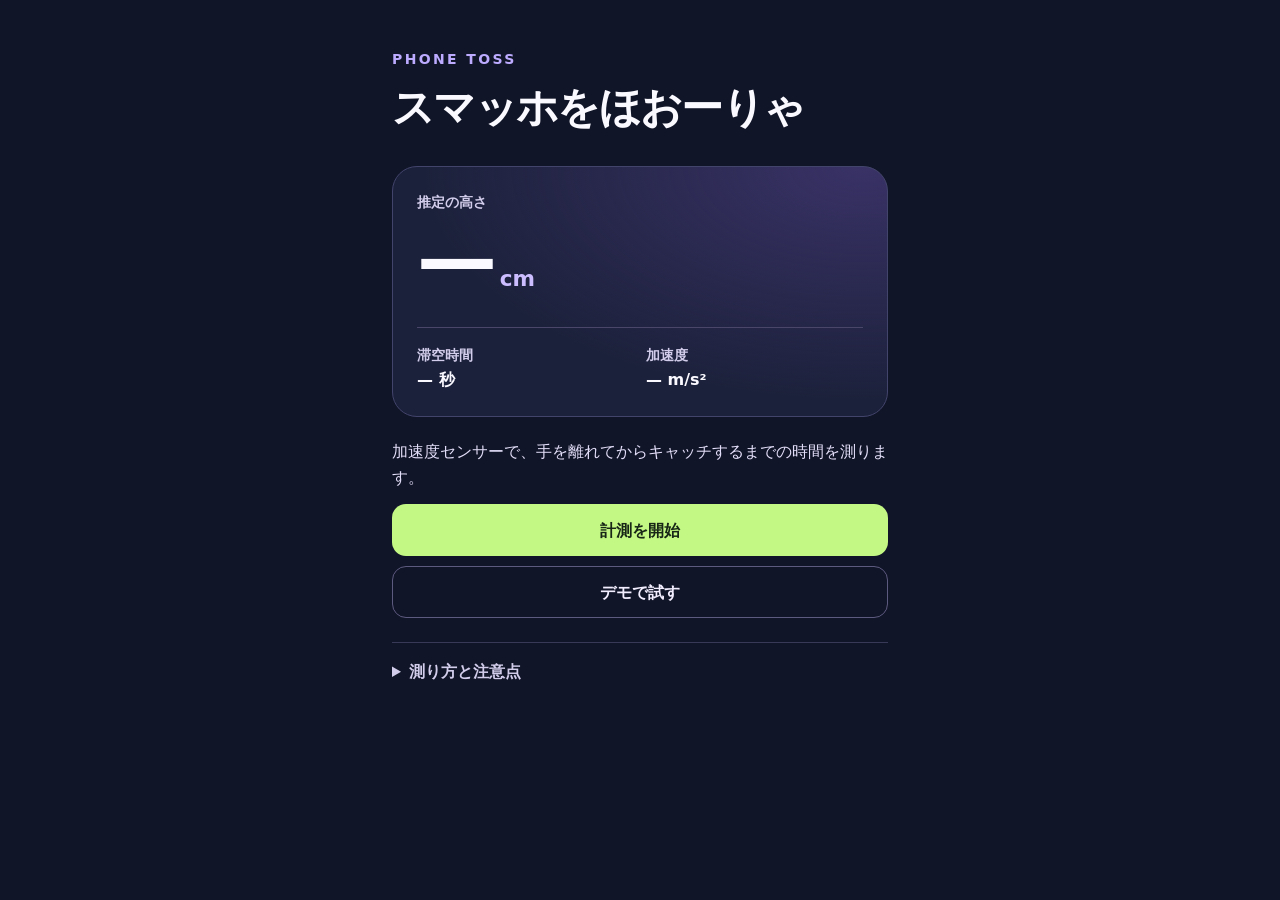
==== index.html @ a66e774c "Publish Phone Toss motion sensor app" ====
<!doctype html>
<html lang="ja">
<meta charset="utf-8">
<meta name="viewport" content="width=device-width, initial-scale=1">
<meta name="theme-color" content="#111528">
<title>スマッホをほおーりゃ | Phone Toss</title>
<style>
*{box-sizing:border-box}
body{margin:0;background:#111528;color:#faf9ff;font:1rem/1.6 system-ui,sans-serif}
main{max-width:540px;margin:auto;padding:clamp(24px,6vw,48px) 22px}
.brand{color:#bcabff;font-weight:750;letter-spacing:.17em;text-transform:uppercase;font-size:.875rem}
h1{font-size:clamp(1.65rem,7vw,2.6rem);margin:.12em 0 .5em;letter-spacing:-.04em}
.panel{position:relative;overflow:hidden;border:1px solid #43446b;border-radius:25px;background:radial-gradient(ellipse at 95% 0%,#393266 0,transparent 66%),#1c213b;padding:24px;margin-top:24px}
.label{color:#d2cdeb;font-size:.875rem;font-weight:650}
.score{font-size:clamp(3.6rem,15vw,5rem);font-weight:800;line-height:1.15;letter-spacing:-.06em;font-variant-numeric:tabular-nums}
.unit{color:#cbbdff;font-size:1.35rem;margin-left:.35em;letter-spacing:0}
.metrics{display:grid;grid-template-columns:1fr 1fr;gap:12px;margin-top:22px;padding-top:16px;border-top:1px solid #494669}
.metric{font-variant-numeric:tabular-nums;font-weight:700}
.status{margin:22px 0 14px;min-height:3.2em;color:#e2ddf8}
button{font:inherit;font-weight:750;min-height:52px;padding:10px 16px;border-radius:14px;cursor:pointer}
#start{width:100%;border:0;background:#c3f884;color:#172616}
#demo{width:100%;margin-top:10px;border:1px solid #5d5a80;background:transparent;color:#f2eeff}
button:disabled{opacity:.55;cursor:default}
button:focus-visible,summary:focus-visible{outline:2px solid #fff;outline-offset:4px}
details{border-top:1px solid #373956;padding-top:16px;margin-top:24px;color:#d2cdeb}
summary{cursor:pointer;font-weight:700}
small{font-size:.875rem;color:#d2cdeb}
</style>
<main>
<header><div class="brand" lang="en">Phone Toss</div><h1>スマッホをほおーりゃ</h1></header>
<section class="panel" aria-label="測定結果">
<div class="label" id="label">推定の高さ</div><div class="score"><span id="height">—</span><span class="unit">cm</span></div>
<div class="metrics"><div><div class="label">滞空時間</div><div class="metric" id="duration">— 秒</div></div>
<div><div class="label">加速度</div><div class="metric" id="accel">— m/s²</div></div></div>
</section>
<p class="status" id="status" role="status">加速度センサーで、手を離れてからキャッチするまでの時間を測ります。</p>
<button id="start">計測を開始</button>
<button id="demo">デモで試す</button>
<details><summary>測り方と注意点</summary>
<p>許可を求められたら、モーションセンサーを許可してください。計測待機中に端末を上に軽く放り、手を離した位置と同じ高さでキャッチします。</p>
<p>加速度がほぼゼロになった時刻からキャッチまでの時間を <var>t</var> として、最高点までの高さを 9.80665 × <var>t</var>² ÷ 8 で推定します。端末の回転やセンサーの更新間隔で誤差が出ます。床への衝突もキャッチと判定されることがあります。</p>
<small>端末の落下や破損を防ぐため、周りに人のいない柔らかい場所で低く試してください。</small>
</details>
</main>
<script type="module">
export const gravity = 9.80665;

function crossing(previous, current, threshold) {
  const fraction = (threshold - previous.value) / (current.value - previous.value);
  return previous.time + fraction * (current.time - previous.time);
}

export function createDetector() {
  const releaseThreshold = 2.5;
  const contactThreshold = 6;
  let previous;
  let release;
  let lowSamples = 0;
  let contact;
  let lastThrust = -Infinity;
  return function sample(time, value) {
    const current = { time, value };
    const prior = previous;
    previous = current;
    if (!prior || time - prior.time > 100) {
      release = contact = undefined;
      lowSamples = 0;
      lastThrust = -Infinity;
    }
    if (value >= 12) lastThrust = time;
    if (release === undefined) {
      if (prior && time - prior.time <= 100 && prior.value > releaseThreshold &&
          value <= releaseThreshold && time - lastThrust <= 450) {
        release = crossing(prior, current, releaseThreshold);
        lowSamples = 1;
      }
      return { phase: 'ready' };
    }
    if (value <= releaseThreshold) {
      lowSamples++;
      contact = undefined;
    }
    if (value >= contactThreshold && contact === undefined) {
      contact = prior.value < contactThreshold ? crossing(prior, current, contactThreshold) : time;
    }
    const elapsed = (contact ?? time) - release;
    if (elapsed > 2500 || (contact !== undefined && (elapsed < 90 || lowSamples < 2))) {
      release = contact = undefined;
      lowSamples = 0;
      return { phase: 'ready' };
    }
    if (contact !== undefined && value >= contactThreshold && (value >= 15 || time - contact >= 25)) {
      const seconds = elapsed / 1000;
      release = contact = undefined;
      lowSamples = 0;
      return { phase: 'result', seconds, centimeters: 100 * gravity * seconds ** 2 / 8 };
    }
    return { phase: lowSamples >= 2 && elapsed >= 45 ? 'flight' : 'ready' };
  };
}

const element = id => document.getElementById(id);
const start = element('start');
const demo = element('demo');
const status = element('status');
let mode = 'idle';
let detector;
let timer;
let hasSamples;
let lastPhase;

function stop(message) {
  window.removeEventListener('devicemotion', onMotion);
  clearTimeout(timer);
  mode = 'idle';
  start.disabled = demo.disabled = false;
  start.textContent = '計測を開始';
  status.textContent = message;
}

function prepare(nextMode) {
  mode = nextMode;
  detector = createDetector();
  lastPhase = '';
  element('height').textContent = '—';
  element('duration').textContent = '— 秒';
  element('accel').textContent = '— m/s²';
  element('label').textContent = nextMode === 'demo' ? '推定の高さ（デモ）' : '推定の高さ';
}

function feed(time, magnitude) {
  element('accel').textContent = magnitude.toFixed(1) + ' m/s²';
  const result = detector(time, magnitude);
  if (result.phase === 'result') {
    element('height').textContent = result.centimeters.toFixed(1);
    element('duration').textContent = result.seconds.toFixed(3) + ' 秒';
    stop(mode === 'demo' ? 'デモ完了。模擬データで高さを計算しました。' : 'キャッチを検知しました。');
    start.textContent = 'もう一度計測';
  } else if (result.phase !== lastPhase) {
    lastPhase = result.phase;
    status.textContent = result.phase === 'flight' ? '滞空中…' :
      mode === 'demo' ? '模擬データで計測中…' : '計測待機中。端末を手に持ち、軽く放り上げてください。';
  }
}

function onMotion(event) {
  const vector = event.accelerationIncludingGravity;
  if (!vector || ![vector.x, vector.y, vector.z].every(Number.isFinite)) return;
  if (!hasSamples) {
    hasSamples = true;
    clearTimeout(timer);
    timer = setTimeout(() => stop('計測時間が終了しました。再度お試しください。'), 30000);
  }
  feed(event.timeStamp, Math.hypot(vector.x, vector.y, vector.z));
}

start.addEventListener('click', async () => {
  if (mode === 'sensor') {
    stop('計測を停止しました。');
    return;
  }
  if (!window.isSecureContext || !window.DeviceMotionEvent) {
    stop('センサーに対応したスマホのブラウザで HTTPS のページを開いてください。デモも試せます。');
    return;
  }
  start.disabled = demo.disabled = true;
  try {
    if (typeof DeviceMotionEvent.requestPermission === 'function' &&
        await DeviceMotionEvent.requestPermission() !== 'granted') {
      stop('モーションセンサーが許可されていません。ブラウザの設定をご確認ください。');
      return;
    }
  } catch {
    stop('モーションセンサーの許可を取得できませんでした。');
    return;
  }
  prepare('sensor');
  hasSamples = false;
  start.disabled = false;
  start.textContent = '計測を停止';
  status.textContent = 'センサーを確認中…';
  window.addEventListener('devicemotion', onMotion);
  timer = setTimeout(() => stop(
    'センサーのデータを受信できませんでした。スマホのブラウザ設定をご確認ください。'
  ), 4000);
});

demo.addEventListener('click', () => {
  prepare('demo');
  start.disabled = demo.disabled = true;
  const data = [9.8, 10, 13, 17, ...Array.from({ length: 24 }, () => 0.4), 21];
  let index = 0;
  function tick() {
    feed(index * 20, data[index]);
    index++;
    if (mode === 'demo' && index < data.length) timer = setTimeout(tick, 20);
    else if (mode === 'demo') stop('デモの計測を終了しました。');
  }
  tick();
});

document.addEventListener('visibilitychange', () => {
  if (document.hidden && mode === 'sensor') stop('画面を離れたため、計測を停止しました。');
});
</script>
</html>
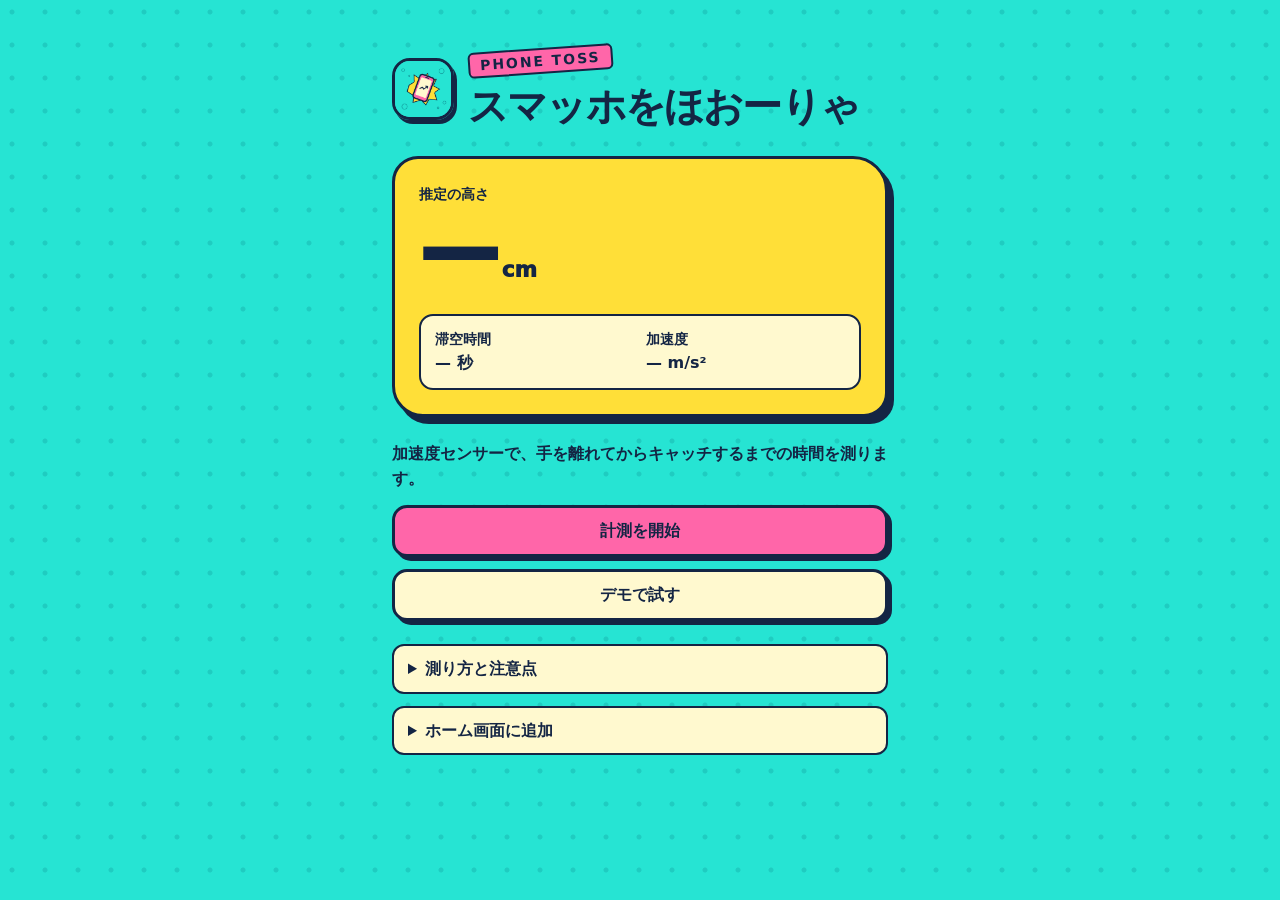
==== commit 7e6e7391: "Add home screen icons and bright cartoon theme" ====
--- a/index.html
+++ b/index.html
@@ -2,32 +2,40 @@
 <html lang="ja">
 <meta charset="utf-8">
 <meta name="viewport" content="width=device-width, initial-scale=1">
-<meta name="theme-color" content="#111528">
+<meta name="theme-color" content="#26e4d3">
+<link rel="manifest" href="./manifest.webmanifest">
+<link rel="apple-touch-icon" href="./icon-180.png">
+<link rel="icon" type="image/png" href="./icon-192.png">
 <title>スマッホをほおーりゃ | Phone Toss</title>
 <style>
 *{box-sizing:border-box}
-body{margin:0;background:#111528;color:#faf9ff;font:1rem/1.6 system-ui,sans-serif}
-main{max-width:540px;margin:auto;padding:clamp(24px,6vw,48px) 22px}
-.brand{color:#bcabff;font-weight:750;letter-spacing:.17em;text-transform:uppercase;font-size:.875rem}
-h1{font-size:clamp(1.65rem,7vw,2.6rem);margin:.12em 0 .5em;letter-spacing:-.04em}
-.panel{position:relative;overflow:hidden;border:1px solid #43446b;border-radius:25px;background:radial-gradient(ellipse at 95% 0%,#393266 0,transparent 66%),#1c213b;padding:24px;margin-top:24px}
-.label{color:#d2cdeb;font-size:.875rem;font-weight:650}
-.score{font-size:clamp(3.6rem,15vw,5rem);font-weight:800;line-height:1.15;letter-spacing:-.06em;font-variant-numeric:tabular-nums}
-.unit{color:#cbbdff;font-size:1.35rem;margin-left:.35em;letter-spacing:0}
-.metrics{display:grid;grid-template-columns:1fr 1fr;gap:12px;margin-top:22px;padding-top:16px;border-top:1px solid #494669}
-.metric{font-variant-numeric:tabular-nums;font-weight:700}
-.status{margin:22px 0 14px;min-height:3.2em;color:#e2ddf8}
-button{font:inherit;font-weight:750;min-height:52px;padding:10px 16px;border-radius:14px;cursor:pointer}
-#start{width:100%;border:0;background:#c3f884;color:#172616}
-#demo{width:100%;margin-top:10px;border:1px solid #5d5a80;background:transparent;color:#f2eeff}
-button:disabled{opacity:.55;cursor:default}
-button:focus-visible,summary:focus-visible{outline:2px solid #fff;outline-offset:4px}
-details{border-top:1px solid #373956;padding-top:16px;margin-top:24px;color:#d2cdeb}
-summary{cursor:pointer;font-weight:700}
-small{font-size:.875rem;color:#d2cdeb}
+:root{--ink:#142544;--paper:#fff9cf;--yellow:#ffdf38;--pink:#ff66a9}
+body{margin:0;color:var(--ink);background:#26e4d3 radial-gradient(circle at 12px 12px,#129c9b55 2px,transparent 3px) 0 0/33px 33px;font:1rem/1.6 system-ui,sans-serif}
+main{max-width:540px;margin:auto;padding:clamp(24px,6vw,48px) 22px 34px}
+header{display:flex;align-items:center;gap:14px}
+header img{width:62px;height:62px;border:3px solid var(--ink);border-radius:18px;box-shadow:3px 4px var(--ink)}
+.brand{display:inline-block;background:var(--pink);border:2px solid var(--ink);padding:0 10px;border-radius:6px;font-size:.875rem;letter-spacing:.14em;text-transform:uppercase;font-weight:900;transform:rotate(-4deg)}
+h1{font-size:clamp(1.25rem,5.7vw,2.5rem);margin:.2em 0 0;letter-spacing:-.045em;line-height:1.2;font-weight:950}
+.panel{border:3px solid var(--ink);border-radius:26px 35px 24px 31px;background:var(--yellow);padding:24px;margin-top:26px;box-shadow:6px 7px var(--ink)}
+.label{font-size:.875rem;font-weight:800}
+.score{font-size:clamp(3.6rem,15vw,5rem);font-weight:950;line-height:1.1;letter-spacing:-.06em;font-variant-numeric:tabular-nums}
+.unit{font-size:1.35rem;margin-left:.35em;letter-spacing:0}
+.metrics{display:grid;grid-template-columns:1fr 1fr;gap:12px;margin-top:20px;padding:12px 14px;border:2px solid var(--ink);border-radius:14px;background:var(--paper)}
+.metric{font-variant-numeric:tabular-nums;font-weight:800}
+.status{margin:24px 0 13px;min-height:3.2em;font-weight:650}
+button{width:100%;font:inherit;font-weight:900;min-height:52px;padding:10px 16px;border:3px solid var(--ink);border-radius:15px;cursor:pointer;color:var(--ink);box-shadow:4px 4px var(--ink)}
+button:active:enabled{transform:translate(3px,3px);box-shadow:1px 1px var(--ink)}
+#start{background:var(--pink)}
+#demo{margin-top:12px;background:var(--paper)}
+button:disabled{opacity:.6;cursor:default}
+button:focus-visible,summary:focus-visible{outline:3px solid var(--ink);outline-offset:5px}
+details{border:2px solid var(--ink);border-radius:12px;background:var(--paper);padding:10px 14px;margin-top:12px}
+details:first-of-type{margin-top:23px}
+summary{cursor:pointer;font-weight:800}
+small{font-size:.875rem}
 </style>
 <main>
-<header><div class="brand" lang="en">Phone Toss</div><h1>スマッホをほおーりゃ</h1></header>
+<header><img src="./icon-192.png" width="62" height="62" alt=""><div><div class="brand" lang="en">Phone Toss</div><h1>スマッホをほおーりゃ</h1></div></header>
 <section class="panel" aria-label="測定結果">
 <div class="label" id="label">推定の高さ</div><div class="score"><span id="height">—</span><span class="unit">cm</span></div>
 <div class="metrics"><div><div class="label">滞空時間</div><div class="metric" id="duration">— 秒</div></div>
@@ -40,6 +48,10 @@
 <p>許可を求められたら、モーションセンサーを許可してください。計測待機中に端末を上に軽く放り、手を離した位置と同じ高さでキャッチします。</p>
 <p>加速度がほぼゼロになった時刻からキャッチまでの時間を <var>t</var> として、最高点までの高さを 9.80665 × <var>t</var>² ÷ 8 で推定します。端末の回転やセンサーの更新間隔で誤差が出ます。床への衝突もキャッチと判定されることがあります。</p>
 <small>端末の落下や破損を防ぐため、周りに人のいない柔らかい場所で低く試してください。</small>
+</details>
+<details><summary>ホーム画面に追加</summary>
+<p><strong>iPhone（Safari）</strong>　共有メニューから「ホーム画面に追加」を選びます。「Webアプリとして開く」が表示されたらオンにして「追加」を押します。</p>
+<p><strong>Android（Chrome）</strong>　右上のメニューから「ホーム画面に追加」または「アプリをインストール」を選びます。</p>
 </details>
 </main>
 <script type="module">
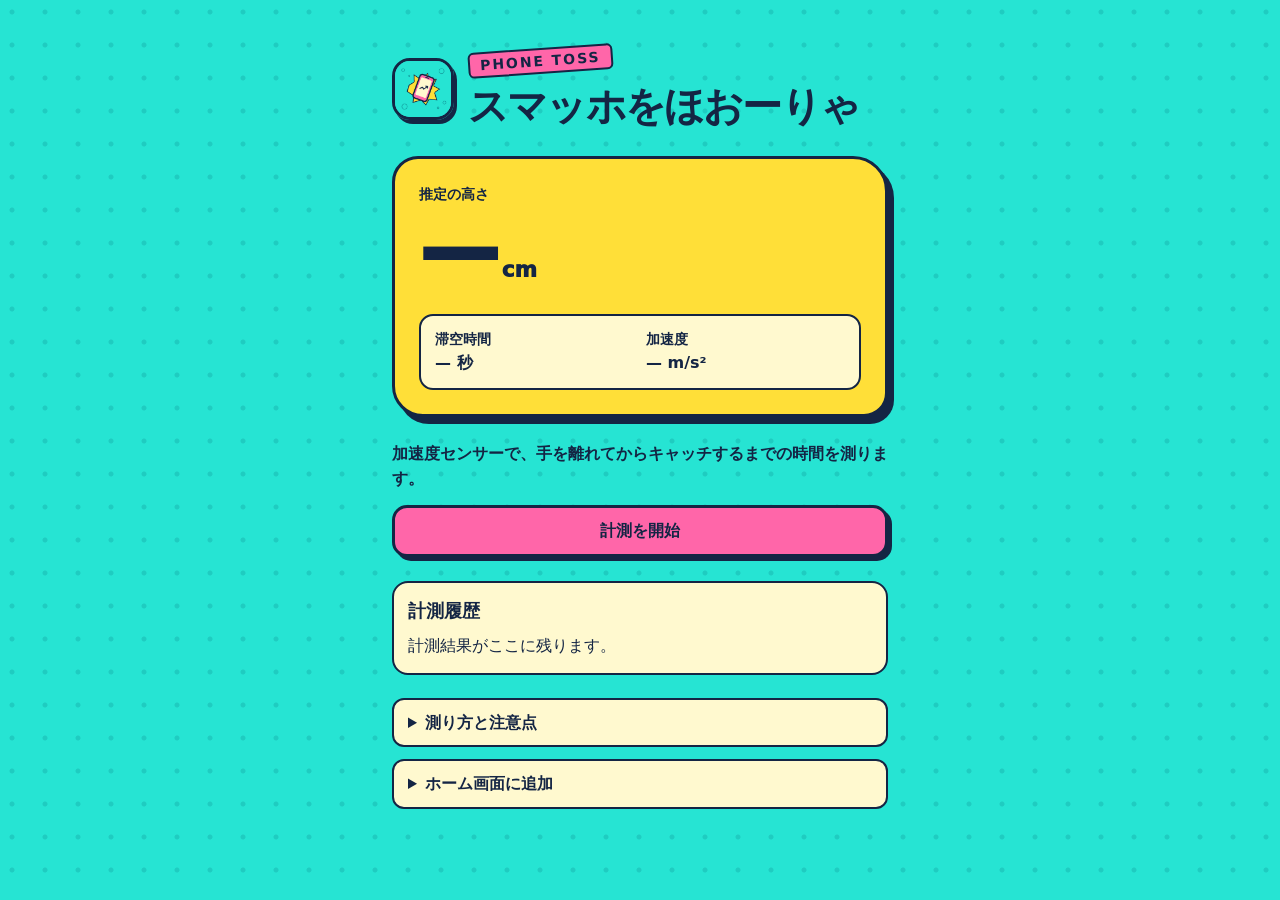
==== commit b0ad0bd7: "Save toss measurements and support masked home screen icons" ====
--- a/index.html
+++ b/index.html
@@ -3,8 +3,8 @@
 <meta charset="utf-8">
 <meta name="viewport" content="width=device-width, initial-scale=1">
 <meta name="theme-color" content="#26e4d3">
-<link rel="manifest" href="./manifest.webmanifest">
-<link rel="apple-touch-icon" href="./icon-180.png">
+<link rel="manifest" href="./manifest.webmanifest?v=2">
+<link rel="apple-touch-icon" href="./icon-180.png?v=2">
 <link rel="icon" type="image/png" href="./icon-192.png">
 <title>スマッホをほおーりゃ | Phone Toss</title>
 <style>
@@ -26,7 +26,12 @@
 button{width:100%;font:inherit;font-weight:900;min-height:52px;padding:10px 16px;border:3px solid var(--ink);border-radius:15px;cursor:pointer;color:var(--ink);box-shadow:4px 4px var(--ink)}
 button:active:enabled{transform:translate(3px,3px);box-shadow:1px 1px var(--ink)}
 #start{background:var(--pink)}
-#demo{margin-top:12px;background:var(--paper)}
+#records{margin-top:24px;border:2px solid var(--ink);border-radius:16px;background:var(--paper);padding:14px}
+#records h2{font-size:1.1rem;margin:0 0 8px}
+#records p{margin:0}
+#history{list-style:none;padding:0;margin:0;max-height:18rem;overflow:auto}
+#history li{display:flex;justify-content:space-between;align-items:baseline;gap:8px;flex-wrap:wrap;padding:8px 0;border-top:1px solid var(--ink)}
+#history time{font-size:.875rem}
 button:disabled{opacity:.6;cursor:default}
 button:focus-visible,summary:focus-visible{outline:3px solid var(--ink);outline-offset:5px}
 details{border:2px solid var(--ink);border-radius:12px;background:var(--paper);padding:10px 14px;margin-top:12px}
@@ -43,7 +48,11 @@
 </section>
 <p class="status" id="status" role="status">加速度センサーで、手を離れてからキャッチするまでの時間を測ります。</p>
 <button id="start">計測を開始</button>
-<button id="demo">デモで試す</button>
+<section id="records" aria-labelledby="records-title">
+<h2 id="records-title">計測履歴</h2>
+<p id="history-empty">計測結果がここに残ります。</p>
+<ul id="history" aria-label="保存した計測結果"></ul>
+</section>
 <details><summary>測り方と注意点</summary>
 <p>許可を求められたら、モーションセンサーを許可してください。計測待機中に端末を上に軽く放り、手を離した位置と同じ高さでキャッチします。</p>
 <p>加速度がほぼゼロになった時刻からキャッチまでの時間を <var>t</var> として、最高点までの高さを 9.80665 × <var>t</var>² ÷ 8 で推定します。端末の回転やセンサーの更新間隔で誤差が出ます。床への衝突もキャッチと判定されることがあります。</p>
@@ -113,31 +122,81 @@
 
 const element = id => document.getElementById(id);
 const start = element('start');
-const demo = element('demo');
 const status = element('status');
 let mode = 'idle';
 let detector;
 let timer;
 let hasSamples;
 let lastPhase;
+const historyKey = 'phone-toss-history';
+const dateFormat = new Intl.DateTimeFormat('ja-JP', { dateStyle: 'short', timeStyle: 'short' });
+
+function readHistory() {
+  try {
+    const saved = JSON.parse(localStorage.getItem(historyKey) ?? '[]');
+    return Array.isArray(saved) ? saved.filter(record =>
+      record && Number.isFinite(record.centimeters) && Number.isFinite(record.seconds) &&
+      typeof record.date === 'string' && Number.isFinite(Date.parse(record.date))
+    ) : [];
+  } catch {
+    return [];
+  }
+}
+
+let records = readHistory();
+
+function renderHistory() {
+  element('history-empty').hidden = records.length > 0;
+  const list = element('history');
+  list.replaceChildren();
+  for (const record of records) {
+    const row = document.createElement('li');
+    const measurement = document.createElement('strong');
+    const date = document.createElement('time');
+    measurement.textContent = record.centimeters.toFixed(1) + ' cm / ' + record.seconds.toFixed(3) + ' 秒';
+    date.dateTime = record.date;
+    date.textContent = dateFormat.format(new Date(record.date));
+    row.append(measurement, date);
+    list.append(row);
+  }
+}
+
+function saveResult({ centimeters, seconds }) {
+  const updated = [{ centimeters, seconds, date: new Date().toISOString() }, ...readHistory()];
+  try {
+    localStorage.setItem(historyKey, JSON.stringify(updated));
+  } catch {
+    return false;
+  }
+  records = updated;
+  renderHistory();
+  return true;
+}
+
+renderHistory();
+window.addEventListener('storage', event => {
+  if (event.key === historyKey || event.key === null) {
+    records = readHistory();
+    renderHistory();
+  }
+});
 
 function stop(message) {
   window.removeEventListener('devicemotion', onMotion);
   clearTimeout(timer);
   mode = 'idle';
-  start.disabled = demo.disabled = false;
+  start.disabled = false;
   start.textContent = '計測を開始';
   status.textContent = message;
 }
 
-function prepare(nextMode) {
-  mode = nextMode;
+function prepare() {
+  mode = 'sensor';
   detector = createDetector();
   lastPhase = '';
   element('height').textContent = '—';
   element('duration').textContent = '— 秒';
   element('accel').textContent = '— m/s²';
-  element('label').textContent = nextMode === 'demo' ? '推定の高さ（デモ）' : '推定の高さ';
 }
 
 function feed(time, magnitude) {
@@ -146,12 +205,12 @@
   if (result.phase === 'result') {
     element('height').textContent = result.centimeters.toFixed(1);
     element('duration').textContent = result.seconds.toFixed(3) + ' 秒';
-    stop(mode === 'demo' ? 'デモ完了。模擬データで高さを計算しました。' : 'キャッチを検知しました。');
+    stop(saveResult(result) ? '計測結果を保存しました。' : 'キャッチを検知しました。履歴を保存できませんでした。');
     start.textContent = 'もう一度計測';
   } else if (result.phase !== lastPhase) {
     lastPhase = result.phase;
     status.textContent = result.phase === 'flight' ? '滞空中…' :
-      mode === 'demo' ? '模擬データで計測中…' : '計測待機中。端末を手に持ち、軽く放り上げてください。';
+      '計測待機中。端末を手に持ち、軽く放り上げてください。';
   }
 }
 
@@ -172,10 +231,10 @@
     return;
   }
   if (!window.isSecureContext || !window.DeviceMotionEvent) {
-    stop('センサーに対応したスマホのブラウザで HTTPS のページを開いてください。デモも試せます。');
+    stop('センサーに対応したスマホのブラウザで HTTPS のページを開いてください。');
     return;
   }
-  start.disabled = demo.disabled = true;
+  start.disabled = true;
   try {
     if (typeof DeviceMotionEvent.requestPermission === 'function' &&
         await DeviceMotionEvent.requestPermission() !== 'granted') {
@@ -186,7 +245,7 @@
     stop('モーションセンサーの許可を取得できませんでした。');
     return;
   }
-  prepare('sensor');
+  prepare();
   hasSamples = false;
   start.disabled = false;
   start.textContent = '計測を停止';
@@ -197,20 +256,6 @@
   ), 4000);
 });
 
-demo.addEventListener('click', () => {
-  prepare('demo');
-  start.disabled = demo.disabled = true;
-  const data = [9.8, 10, 13, 17, ...Array.from({ length: 24 }, () => 0.4), 21];
-  let index = 0;
-  function tick() {
-    feed(index * 20, data[index]);
-    index++;
-    if (mode === 'demo' && index < data.length) timer = setTimeout(tick, 20);
-    else if (mode === 'demo') stop('デモの計測を終了しました。');
-  }
-  tick();
-});
-
 document.addEventListener('visibilitychange', () => {
   if (document.hidden && mode === 'sensor') stop('画面を離れたため、計測を停止しました。');
 });
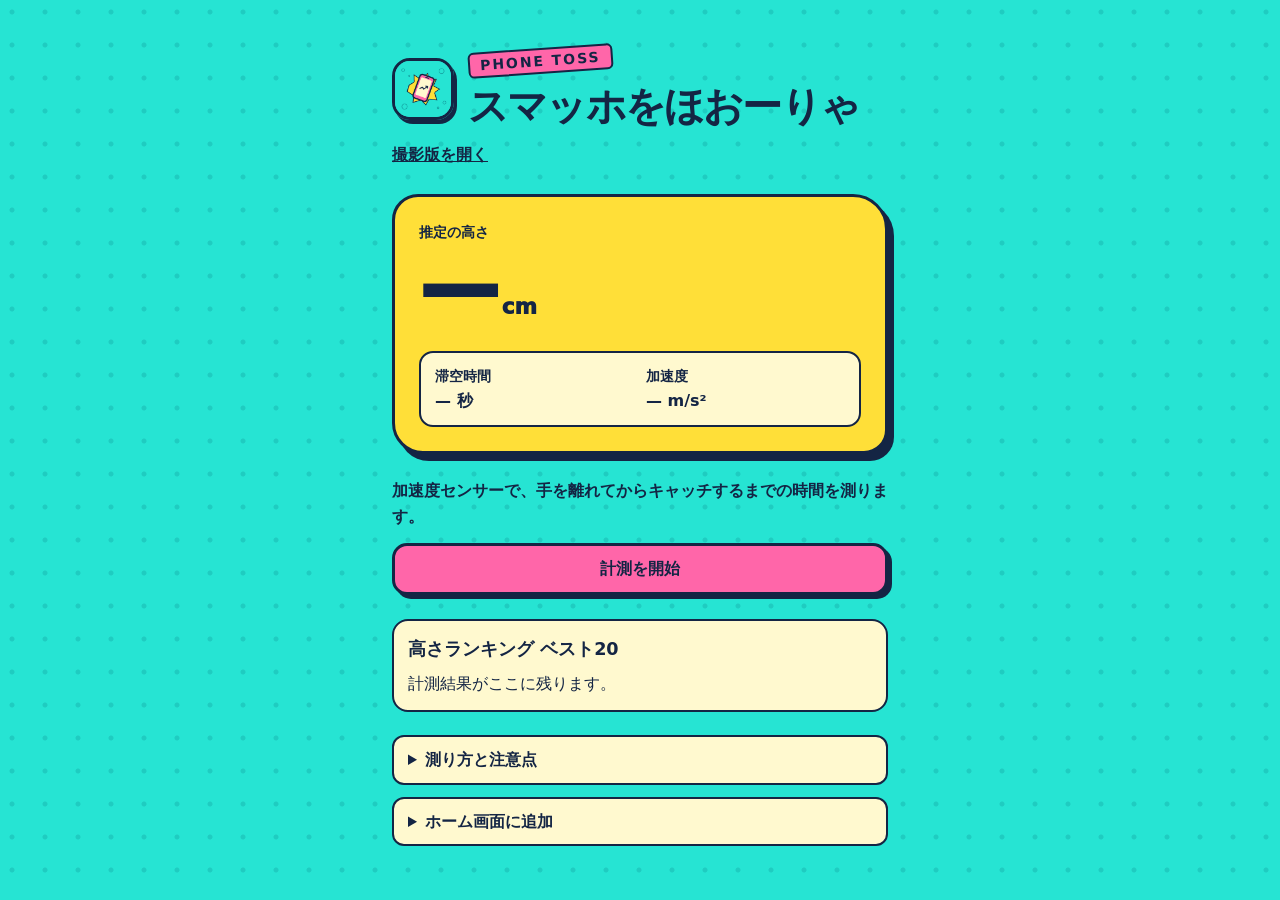
==== commit 1c97ed09: "Add top twenty rankings and a camera edition" ====
--- a/index.html
+++ b/index.html
@@ -7,40 +7,11 @@
 <link rel="apple-touch-icon" href="./icon-180.png?v=2">
 <link rel="icon" type="image/png" href="./icon-192.png">
 <title>スマッホをほおーりゃ | Phone Toss</title>
-<style>
-*{box-sizing:border-box}
-:root{--ink:#142544;--paper:#fff9cf;--yellow:#ffdf38;--pink:#ff66a9}
-body{margin:0;color:var(--ink);background:#26e4d3 radial-gradient(circle at 12px 12px,#129c9b55 2px,transparent 3px) 0 0/33px 33px;font:1rem/1.6 system-ui,sans-serif}
-main{max-width:540px;margin:auto;padding:clamp(24px,6vw,48px) 22px 34px}
-header{display:flex;align-items:center;gap:14px}
-header img{width:62px;height:62px;border:3px solid var(--ink);border-radius:18px;box-shadow:3px 4px var(--ink)}
-.brand{display:inline-block;background:var(--pink);border:2px solid var(--ink);padding:0 10px;border-radius:6px;font-size:.875rem;letter-spacing:.14em;text-transform:uppercase;font-weight:900;transform:rotate(-4deg)}
-h1{font-size:clamp(1.25rem,5.7vw,2.5rem);margin:.2em 0 0;letter-spacing:-.045em;line-height:1.2;font-weight:950}
-.panel{border:3px solid var(--ink);border-radius:26px 35px 24px 31px;background:var(--yellow);padding:24px;margin-top:26px;box-shadow:6px 7px var(--ink)}
-.label{font-size:.875rem;font-weight:800}
-.score{font-size:clamp(3.6rem,15vw,5rem);font-weight:950;line-height:1.1;letter-spacing:-.06em;font-variant-numeric:tabular-nums}
-.unit{font-size:1.35rem;margin-left:.35em;letter-spacing:0}
-.metrics{display:grid;grid-template-columns:1fr 1fr;gap:12px;margin-top:20px;padding:12px 14px;border:2px solid var(--ink);border-radius:14px;background:var(--paper)}
-.metric{font-variant-numeric:tabular-nums;font-weight:800}
-.status{margin:24px 0 13px;min-height:3.2em;font-weight:650}
-button{width:100%;font:inherit;font-weight:900;min-height:52px;padding:10px 16px;border:3px solid var(--ink);border-radius:15px;cursor:pointer;color:var(--ink);box-shadow:4px 4px var(--ink)}
-button:active:enabled{transform:translate(3px,3px);box-shadow:1px 1px var(--ink)}
-#start{background:var(--pink)}
-#records{margin-top:24px;border:2px solid var(--ink);border-radius:16px;background:var(--paper);padding:14px}
-#records h2{font-size:1.1rem;margin:0 0 8px}
-#records p{margin:0}
-#history{list-style:none;padding:0;margin:0;max-height:18rem;overflow:auto}
-#history li{display:flex;justify-content:space-between;align-items:baseline;gap:8px;flex-wrap:wrap;padding:8px 0;border-top:1px solid var(--ink)}
-#history time{font-size:.875rem}
-button:disabled{opacity:.6;cursor:default}
-button:focus-visible,summary:focus-visible{outline:3px solid var(--ink);outline-offset:5px}
-details{border:2px solid var(--ink);border-radius:12px;background:var(--paper);padding:10px 14px;margin-top:12px}
-details:first-of-type{margin-top:23px}
-summary{cursor:pointer;font-weight:800}
-small{font-size:.875rem}
-</style>
+<link rel="stylesheet" href="./style.css">
+
 <main>
 <header><img src="./icon-192.png" width="62" height="62" alt=""><div><div class="brand" lang="en">Phone Toss</div><h1>スマッホをほおーりゃ</h1></div></header>
+<a class="version" href="./camera.html">撮影版を開く</a>
 <section class="panel" aria-label="測定結果">
 <div class="label" id="label">推定の高さ</div><div class="score"><span id="height">—</span><span class="unit">cm</span></div>
 <div class="metrics"><div><div class="label">滞空時間</div><div class="metric" id="duration">— 秒</div></div>
@@ -49,9 +20,9 @@
 <p class="status" id="status" role="status">加速度センサーで、手を離れてからキャッチするまでの時間を測ります。</p>
 <button id="start">計測を開始</button>
 <section id="records" aria-labelledby="records-title">
-<h2 id="records-title">計測履歴</h2>
+<h2 id="records-title">高さランキング ベスト20</h2>
 <p id="history-empty">計測結果がここに残ります。</p>
-<ul id="history" aria-label="保存した計測結果"></ul>
+<ol id="history" aria-label="高さ順の計測結果"></ol>
 </section>
 <details><summary>測り方と注意点</summary>
 <p>許可を求められたら、モーションセンサーを許可してください。計測待機中に端末を上に軽く放り、手を離した位置と同じ高さでキャッチします。</p>
@@ -63,201 +34,5 @@
 <p><strong>Android（Chrome）</strong>　右上のメニューから「ホーム画面に追加」または「アプリをインストール」を選びます。</p>
 </details>
 </main>
-<script type="module">
-export const gravity = 9.80665;
-
-function crossing(previous, current, threshold) {
-  const fraction = (threshold - previous.value) / (current.value - previous.value);
-  return previous.time + fraction * (current.time - previous.time);
-}
-
-export function createDetector() {
-  const releaseThreshold = 2.5;
-  const contactThreshold = 6;
-  let previous;
-  let release;
-  let lowSamples = 0;
-  let contact;
-  let lastThrust = -Infinity;
-  return function sample(time, value) {
-    const current = { time, value };
-    const prior = previous;
-    previous = current;
-    if (!prior || time - prior.time > 100) {
-      release = contact = undefined;
-      lowSamples = 0;
-      lastThrust = -Infinity;
-    }
-    if (value >= 12) lastThrust = time;
-    if (release === undefined) {
-      if (prior && time - prior.time <= 100 && prior.value > releaseThreshold &&
-          value <= releaseThreshold && time - lastThrust <= 450) {
-        release = crossing(prior, current, releaseThreshold);
-        lowSamples = 1;
-      }
-      return { phase: 'ready' };
-    }
-    if (value <= releaseThreshold) {
-      lowSamples++;
-      contact = undefined;
-    }
-    if (value >= contactThreshold && contact === undefined) {
-      contact = prior.value < contactThreshold ? crossing(prior, current, contactThreshold) : time;
-    }
-    const elapsed = (contact ?? time) - release;
-    if (elapsed > 2500 || (contact !== undefined && (elapsed < 90 || lowSamples < 2))) {
-      release = contact = undefined;
-      lowSamples = 0;
-      return { phase: 'ready' };
-    }
-    if (contact !== undefined && value >= contactThreshold && (value >= 15 || time - contact >= 25)) {
-      const seconds = elapsed / 1000;
-      release = contact = undefined;
-      lowSamples = 0;
-      return { phase: 'result', seconds, centimeters: 100 * gravity * seconds ** 2 / 8 };
-    }
-    return { phase: lowSamples >= 2 && elapsed >= 45 ? 'flight' : 'ready' };
-  };
-}
-
-const element = id => document.getElementById(id);
-const start = element('start');
-const status = element('status');
-let mode = 'idle';
-let detector;
-let timer;
-let hasSamples;
-let lastPhase;
-const historyKey = 'phone-toss-history';
-const dateFormat = new Intl.DateTimeFormat('ja-JP', { dateStyle: 'short', timeStyle: 'short' });
-
-function readHistory() {
-  try {
-    const saved = JSON.parse(localStorage.getItem(historyKey) ?? '[]');
-    return Array.isArray(saved) ? saved.filter(record =>
-      record && Number.isFinite(record.centimeters) && Number.isFinite(record.seconds) &&
-      typeof record.date === 'string' && Number.isFinite(Date.parse(record.date))
-    ) : [];
-  } catch {
-    return [];
-  }
-}
-
-let records = readHistory();
-
-function renderHistory() {
-  element('history-empty').hidden = records.length > 0;
-  const list = element('history');
-  list.replaceChildren();
-  for (const record of records) {
-    const row = document.createElement('li');
-    const measurement = document.createElement('strong');
-    const date = document.createElement('time');
-    measurement.textContent = record.centimeters.toFixed(1) + ' cm / ' + record.seconds.toFixed(3) + ' 秒';
-    date.dateTime = record.date;
-    date.textContent = dateFormat.format(new Date(record.date));
-    row.append(measurement, date);
-    list.append(row);
-  }
-}
-
-function saveResult({ centimeters, seconds }) {
-  const updated = [{ centimeters, seconds, date: new Date().toISOString() }, ...readHistory()];
-  try {
-    localStorage.setItem(historyKey, JSON.stringify(updated));
-  } catch {
-    return false;
-  }
-  records = updated;
-  renderHistory();
-  return true;
-}
-
-renderHistory();
-window.addEventListener('storage', event => {
-  if (event.key === historyKey || event.key === null) {
-    records = readHistory();
-    renderHistory();
-  }
-});
-
-function stop(message) {
-  window.removeEventListener('devicemotion', onMotion);
-  clearTimeout(timer);
-  mode = 'idle';
-  start.disabled = false;
-  start.textContent = '計測を開始';
-  status.textContent = message;
-}
-
-function prepare() {
-  mode = 'sensor';
-  detector = createDetector();
-  lastPhase = '';
-  element('height').textContent = '—';
-  element('duration').textContent = '— 秒';
-  element('accel').textContent = '— m/s²';
-}
-
-function feed(time, magnitude) {
-  element('accel').textContent = magnitude.toFixed(1) + ' m/s²';
-  const result = detector(time, magnitude);
-  if (result.phase === 'result') {
-    element('height').textContent = result.centimeters.toFixed(1);
-    element('duration').textContent = result.seconds.toFixed(3) + ' 秒';
-    stop(saveResult(result) ? '計測結果を保存しました。' : 'キャッチを検知しました。履歴を保存できませんでした。');
-    start.textContent = 'もう一度計測';
-  } else if (result.phase !== lastPhase) {
-    lastPhase = result.phase;
-    status.textContent = result.phase === 'flight' ? '滞空中…' :
-      '計測待機中。端末を手に持ち、軽く放り上げてください。';
-  }
-}
-
-function onMotion(event) {
-  const vector = event.accelerationIncludingGravity;
-  if (!vector || ![vector.x, vector.y, vector.z].every(Number.isFinite)) return;
-  if (!hasSamples) {
-    hasSamples = true;
-    clearTimeout(timer);
-    timer = setTimeout(() => stop('計測時間が終了しました。再度お試しください。'), 30000);
-  }
-  feed(event.timeStamp, Math.hypot(vector.x, vector.y, vector.z));
-}
-
-start.addEventListener('click', async () => {
-  if (mode === 'sensor') {
-    stop('計測を停止しました。');
-    return;
-  }
-  if (!window.isSecureContext || !window.DeviceMotionEvent) {
-    stop('センサーに対応したスマホのブラウザで HTTPS のページを開いてください。');
-    return;
-  }
-  start.disabled = true;
-  try {
-    if (typeof DeviceMotionEvent.requestPermission === 'function' &&
-        await DeviceMotionEvent.requestPermission() !== 'granted') {
-      stop('モーションセンサーが許可されていません。ブラウザの設定をご確認ください。');
-      return;
-    }
-  } catch {
-    stop('モーションセンサーの許可を取得できませんでした。');
-    return;
-  }
-  prepare();
-  hasSamples = false;
-  start.disabled = false;
-  start.textContent = '計測を停止';
-  status.textContent = 'センサーを確認中…';
-  window.addEventListener('devicemotion', onMotion);
-  timer = setTimeout(() => stop(
-    'センサーのデータを受信できませんでした。スマホのブラウザ設定をご確認ください。'
-  ), 4000);
-});
-
-document.addEventListener('visibilitychange', () => {
-  if (document.hidden && mode === 'sensor') stop('画面を離れたため、計測を停止しました。');
-});
-</script>
+<script type="module" src="./app.js"></script>
 </html>
--- a/style.css
+++ b/style.css
@@ -0,0 +1,42 @@
+
+*{box-sizing:border-box}
+:root{--ink:#142544;--paper:#fff9cf;--yellow:#ffdf38;--pink:#ff66a9}
+body{margin:0;color:var(--ink);background:#26e4d3 radial-gradient(circle at 12px 12px,#129c9b55 2px,transparent 3px) 0 0/33px 33px;font:1rem/1.6 system-ui,sans-serif}
+main{max-width:540px;margin:auto;padding:clamp(24px,6vw,48px) 22px 34px}
+header{display:flex;align-items:center;gap:14px}
+header img{width:62px;height:62px;border:3px solid var(--ink);border-radius:18px;box-shadow:3px 4px var(--ink)}
+.brand{display:inline-block;background:var(--pink);border:2px solid var(--ink);padding:0 10px;border-radius:6px;font-size:.875rem;letter-spacing:.14em;text-transform:uppercase;font-weight:900;transform:rotate(-4deg)}
+h1{font-size:clamp(1.25rem,5.7vw,2.5rem);margin:.2em 0 0;letter-spacing:-.045em;line-height:1.2;font-weight:950}
+.panel{border:3px solid var(--ink);border-radius:26px 35px 24px 31px;background:var(--yellow);padding:24px;margin-top:26px;box-shadow:6px 7px var(--ink)}
+.label{font-size:.875rem;font-weight:800}
+.score{font-size:clamp(3.6rem,15vw,5rem);font-weight:950;line-height:1.1;letter-spacing:-.06em;font-variant-numeric:tabular-nums}
+.unit{font-size:1.35rem;margin-left:.35em;letter-spacing:0}
+.metrics{display:grid;grid-template-columns:1fr 1fr;gap:12px;margin-top:20px;padding:12px 14px;border:2px solid var(--ink);border-radius:14px;background:var(--paper)}
+.metric{font-variant-numeric:tabular-nums;font-weight:800}
+.status{margin:24px 0 13px;min-height:3.2em;font-weight:650}
+button{width:100%;font:inherit;font-weight:900;min-height:52px;padding:10px 16px;border:3px solid var(--ink);border-radius:15px;cursor:pointer;color:var(--ink);box-shadow:4px 4px var(--ink)}
+button:active:enabled{transform:translate(3px,3px);box-shadow:1px 1px var(--ink)}
+#start{background:var(--pink)}
+#records{margin-top:24px;border:2px solid var(--ink);border-radius:16px;background:var(--paper);padding:14px}
+#records h2{font-size:1.1rem;margin:0 0 8px}
+#records p{margin:0}
+#history{list-style:none;padding:0;margin:0;max-height:18rem;overflow:auto}
+#history li{display:flex;justify-content:space-between;align-items:baseline;gap:8px;flex-wrap:wrap;padding:8px 0;border-top:1px solid var(--ink)}
+#history time{font-size:.875rem}
+button:disabled{opacity:.6;cursor:default}
+button:focus-visible,summary:focus-visible{outline:3px solid var(--ink);outline-offset:5px}
+details{border:2px solid var(--ink);border-radius:12px;background:var(--paper);padding:10px 14px;margin-top:12px}
+details:first-of-type{margin-top:23px}
+summary{cursor:pointer;font-weight:800}
+small{font-size:.875rem}
+
+.version{display:inline-block;margin-top:12px;color:var(--ink);font-weight:800}
+#shots{margin-top:24px;background:var(--paper);border:3px solid var(--ink);padding:14px;border-radius:17px}
+#shots h2{margin:0 0 10px}
+#shots canvas{display:block;width:100%;height:auto;max-height:55vh;object-fit:contain;background:var(--ink);border-radius:10px}
+#frame{width:100%;min-height:44px;accent-color:#d01773}
+#shots button{margin-top:10px;background:var(--pink)}
+.camera-title,#shots h2{font-family:"Dela Gothic One",system-ui,sans-serif}
+#history{list-style:decimal;padding-left:1.85rem}
+#history li{display:list-item}
+#history time{margin-left:.6rem}
